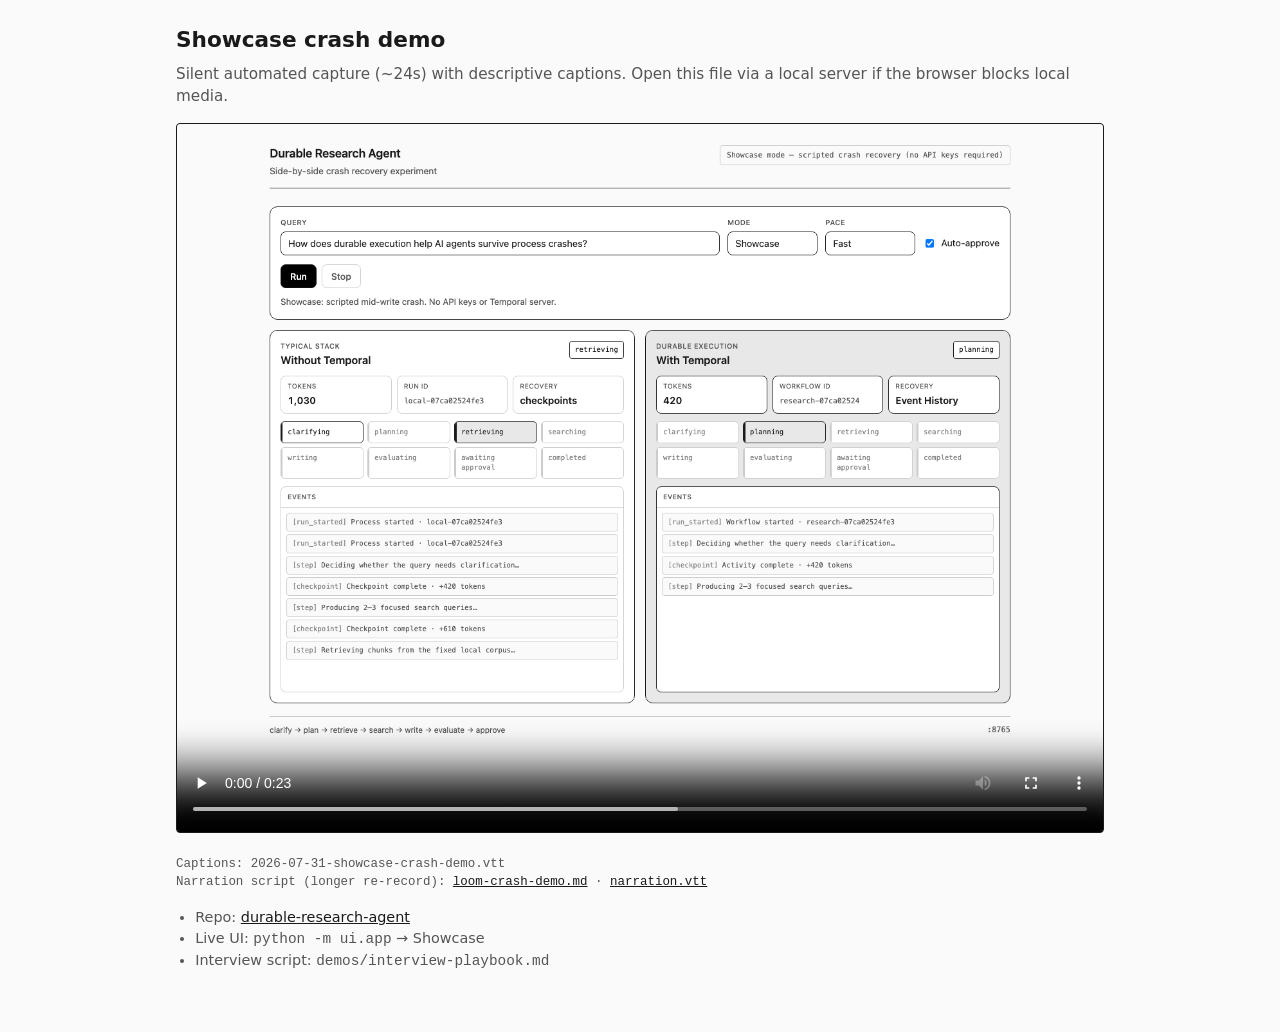
==== content/assets/media/watch.html @ b00a568c "Add WebVTT captions and local player for Showcase demo Ship descriptive captions synced to the silen" ====
<!DOCTYPE html>
<html lang="en">
<head>
  <meta charset="UTF-8" />
  <meta name="viewport" content="width=device-width, initial-scale=1" />
  <title>Showcase crash demo</title>
  <style>
    :root {
      --ink: #1a1a1a;
      --muted: #555;
      --bg: #fafafa;
      --line: #ccc;
    }
    * { box-sizing: border-box; }
    body {
      margin: 0;
      font-family: system-ui, -apple-system, sans-serif;
      background: var(--bg);
      color: var(--ink);
      line-height: 1.45;
    }
    main {
      max-width: 960px;
      margin: 0 auto;
      padding: 24px 16px 48px;
    }
    h1 {
      font-size: 1.35rem;
      font-weight: 650;
      margin: 0 0 8px;
    }
    p { color: var(--muted); margin: 0 0 16px; font-size: 0.95rem; }
    video {
      width: 100%;
      background: #000;
      border: 1px solid var(--ink);
      border-radius: 4px;
    }
    .meta {
      margin-top: 16px;
      font-family: ui-monospace, Menlo, monospace;
      font-size: 0.78rem;
      color: var(--muted);
    }
    a { color: var(--ink); }
    ul { padding-left: 1.2rem; color: var(--muted); font-size: 0.9rem; }
  </style>
</head>
<body>
  <main>
    <h1>Showcase crash demo</h1>
    <p>
      Silent automated capture (~24s) with descriptive captions.
      Open this file via a local server if the browser blocks local media.
    </p>
    <video controls playsinline preload="metadata"
      poster="2026-07-31-showcase-mid-run.png">
      <source src="2026-07-31-showcase-crash-demo.mp4" type="video/mp4" />
      <source src="2026-07-31-showcase-crash-demo.webm" type="video/webm" />
      <track kind="captions"
        src="2026-07-31-showcase-crash-demo.vtt"
        srclang="en"
        label="English (descriptive)"
        default />
      Captions require a browser that supports WebVTT.
    </video>
    <p class="meta">
      Captions: 2026-07-31-showcase-crash-demo.vtt<br />
      Narration script (longer re-record):
      <a href="../loom-crash-demo.md">loom-crash-demo.md</a>
      ·
      <a href="2026-07-31-showcase-crash-demo-narration.vtt">narration.vtt</a>
    </p>
    <ul>
      <li>Repo: <a href="https://github.com/ryanlingo/durable-research-agent">durable-research-agent</a></li>
      <li>Live UI: <code>python -m ui.app</code> → Showcase</li>
      <li>Interview script: <code>demos/interview-playbook.md</code></li>
    </ul>
  </main>
</body>
</html>
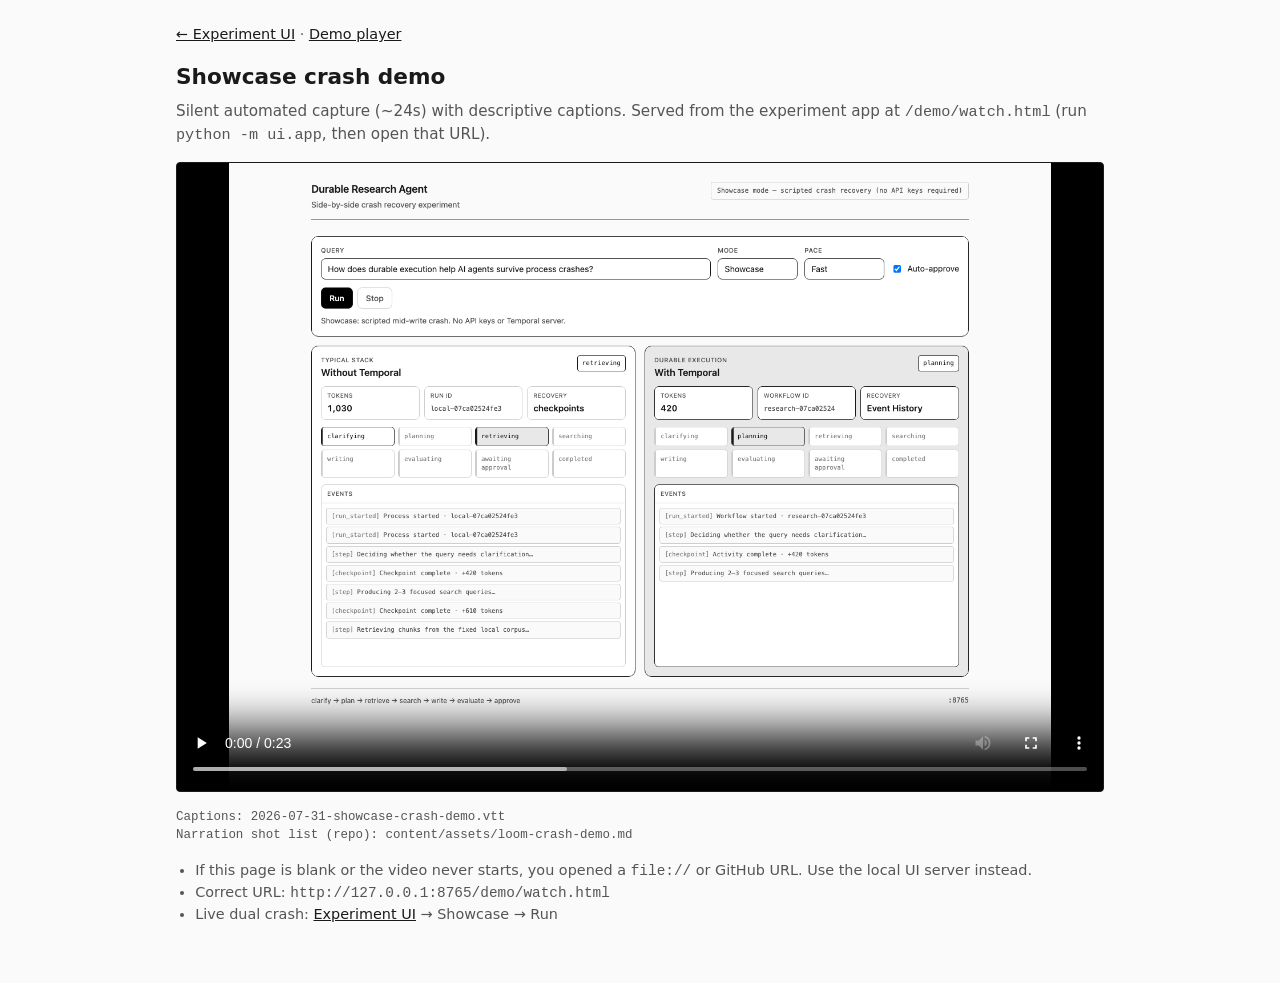
==== commit e18eac25: "Serve captioned demo video from the experiment UI Mount media under /demo and redirect /video so wat" ====
--- a/content/assets/media/watch.html
+++ b/content/assets/media/watch.html
@@ -9,7 +9,7 @@
       --ink: #1a1a1a;
       --muted: #555;
       --bg: #fafafa;
-      --line: #ccc;
+      --bad: #1a1a1a;
     }
     * { box-sizing: border-box; }
     body {
@@ -32,9 +32,11 @@
     p { color: var(--muted); margin: 0 0 16px; font-size: 0.95rem; }
     video {
       width: 100%;
+      max-height: 70vh;
       background: #000;
       border: 1px solid var(--ink);
       border-radius: 4px;
+      display: block;
     }
     .meta {
       margin-top: 16px;
@@ -44,16 +46,34 @@
     }
     a { color: var(--ink); }
     ul { padding-left: 1.2rem; color: var(--muted); font-size: 0.9rem; }
+    #status {
+      display: none;
+      margin: 12px 0 16px;
+      padding: 10px 12px;
+      border: 1px dashed var(--ink);
+      background: #fff;
+      font-size: 0.9rem;
+      color: var(--ink);
+    }
+    #status.visible { display: block; }
+    .nav {
+      margin-bottom: 16px;
+      font-size: 0.9rem;
+    }
   </style>
 </head>
 <body>
   <main>
+    <p class="nav"><a href="/">← Experiment UI</a> · <a href="/demo/watch.html">Demo player</a></p>
     <h1>Showcase crash demo</h1>
     <p>
       Silent automated capture (~24s) with descriptive captions.
-      Open this file via a local server if the browser blocks local media.
+      Served from the experiment app at <code>/demo/watch.html</code>
+      (run <code>python -m ui.app</code>, then open that URL).
     </p>
-    <video controls playsinline preload="metadata"
+    <div id="status" role="status"></div>
+    <video id="player" controls playsinline preload="auto"
+      crossorigin="anonymous"
       poster="2026-07-31-showcase-mid-run.png">
       <source src="2026-07-31-showcase-crash-demo.mp4" type="video/mp4" />
       <source src="2026-07-31-showcase-crash-demo.webm" type="video/webm" />
@@ -62,20 +82,56 @@
         srclang="en"
         label="English (descriptive)"
         default />
-      Captions require a browser that supports WebVTT.
     </video>
     <p class="meta">
       Captions: 2026-07-31-showcase-crash-demo.vtt<br />
-      Narration script (longer re-record):
-      <a href="../loom-crash-demo.md">loom-crash-demo.md</a>
-      ·
-      <a href="2026-07-31-showcase-crash-demo-narration.vtt">narration.vtt</a>
+      Narration shot list (repo): content/assets/loom-crash-demo.md
     </p>
+
     <ul>
-      <li>Repo: <a href="https://github.com/ryanlingo/durable-research-agent">durable-research-agent</a></li>
-      <li>Live UI: <code>python -m ui.app</code> → Showcase</li>
-      <li>Interview script: <code>demos/interview-playbook.md</code></li>
+      <li>If this page is blank or the video never starts, you opened a
+        <code>file://</code> or GitHub URL. Use the local UI server instead.</li>
+      <li>Correct URL:
+        <code>http://127.0.0.1:8765/demo/watch.html</code></li>
+      <li>Live dual crash: <a href="/">Experiment UI</a> → Showcase → Run</li>
     </ul>
   </main>
+  <script>
+    (function () {
+      var status = document.getElementById("status");
+      var video = document.getElementById("player");
+      function show(msg) {
+        status.textContent = msg;
+        status.classList.add("visible");
+      }
+      if (location.protocol === "file:") {
+        show(
+          "Opened as a local file (file://). Browsers often block the video. " +
+          "Run: python -m ui.app  then open  http://127.0.0.1:8765/demo/watch.html"
+        );
+      }
+      video.addEventListener("error", function () {
+        var err = video.error;
+        var code = err ? err.code : "?";
+        show(
+          "Video failed to load (error " + code + "). " +
+          "Confirm you are on http://127.0.0.1:8765/demo/watch.html " +
+          "and content/assets/media/2026-07-31-showcase-crash-demo.mp4 exists."
+        );
+      });
+      // Probe mp4 so we surface 404s quickly
+      fetch("2026-07-31-showcase-crash-demo.mp4", { method: "HEAD" })
+        .then(function (r) {
+          if (!r.ok) {
+            show("Video file missing or not served (HTTP " + r.status + ").");
+          }
+        })
+        .catch(function () {
+          if (location.protocol !== "file:") {
+            show("Could not reach the video URL. Is the server running?");
+          }
+        });
+    })();
+  </script>
 </body>
 </html>
